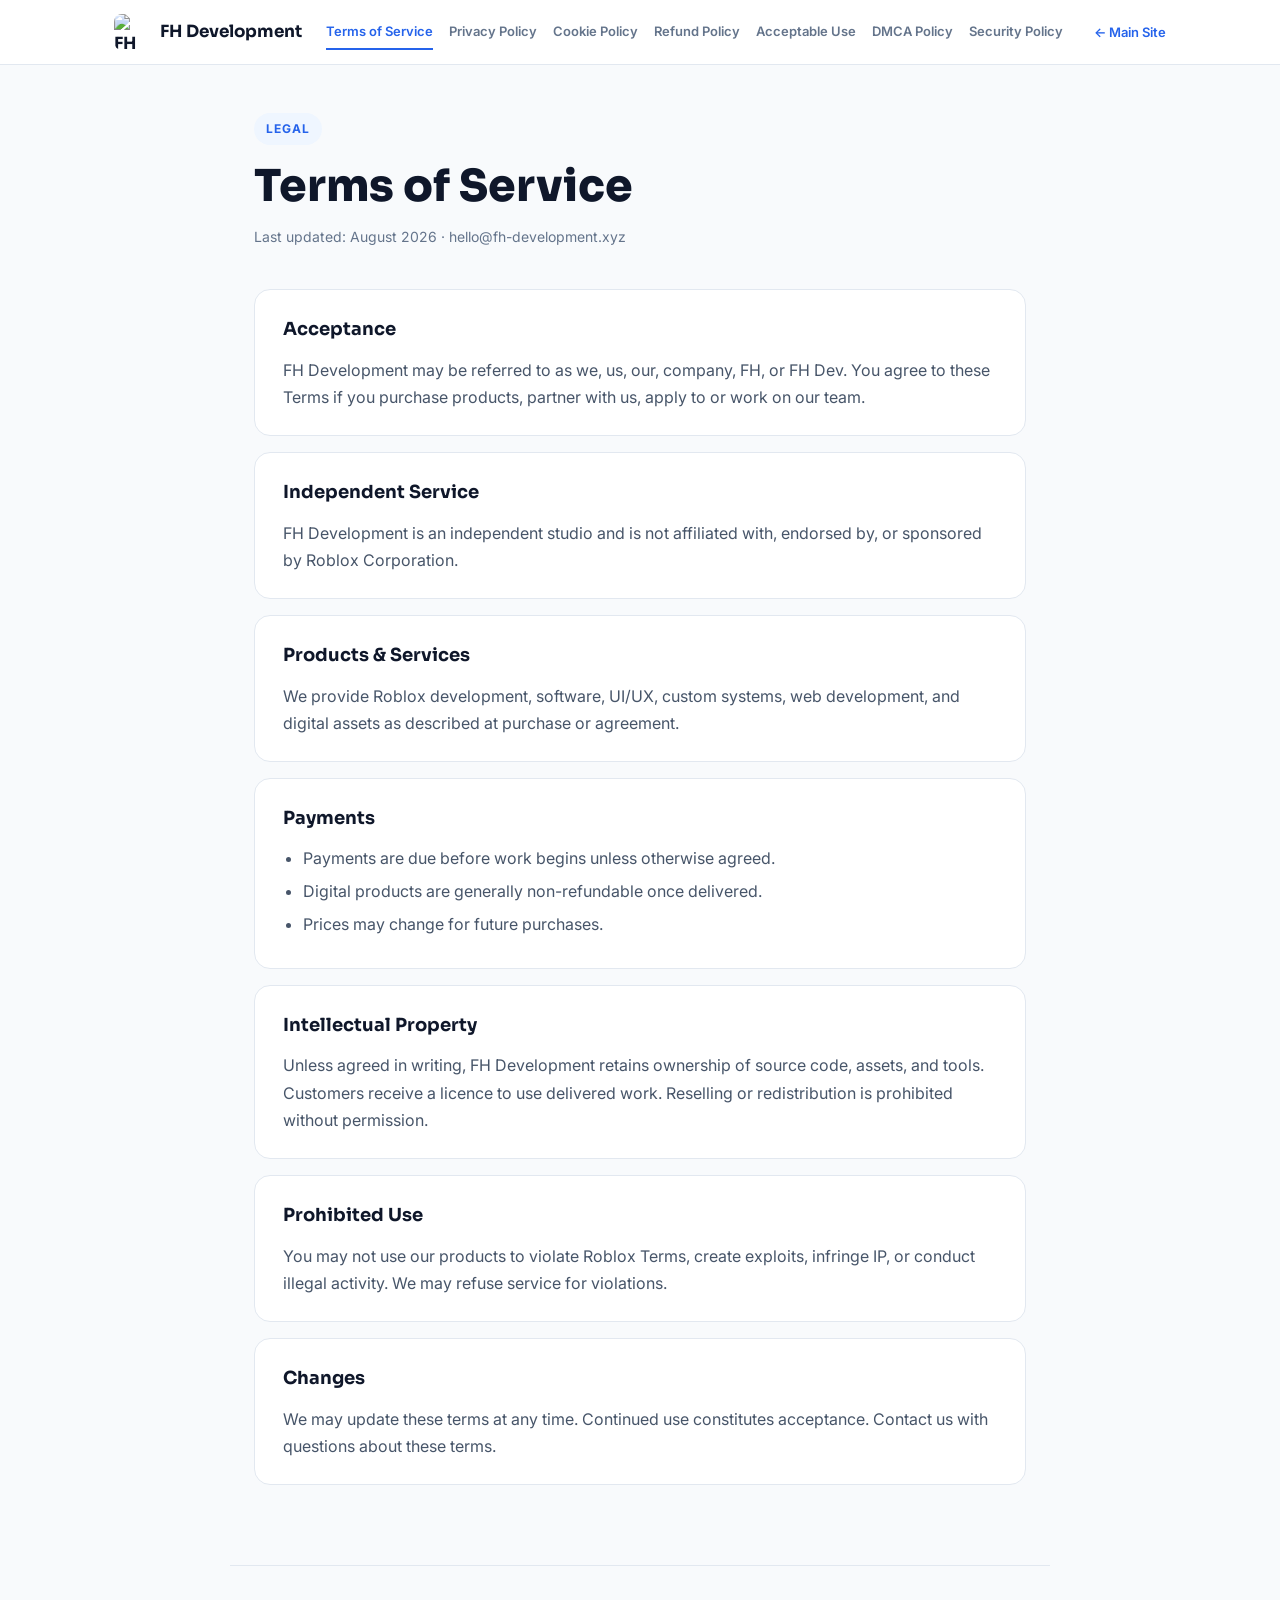
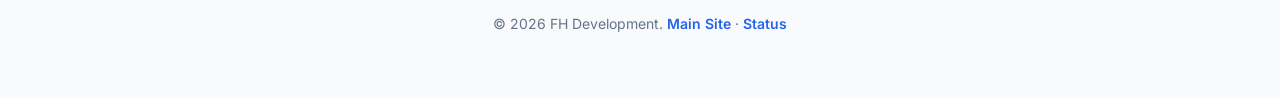
==== index.html @ 7388f941 "new fix" ====
<!DOCTYPE html>
<html lang="en">
<head>
  <meta charset="UTF-8" />
  <meta name="viewport" content="width=device-width, initial-scale=1.0" />
  <title>Terms of Service — FH Development Legal</title>
  <meta name="description" content="FH Development Terms of Service." />
  <link rel="icon" href="https://cdn.fh-development.xyz/departmental/logos/Real_White_Logo.png"/>
  <link rel="stylesheet" href="styles.css" />
</head>
<body>
  <div id="legal-nav" data-active="terms"></div>
  <main class="legal-main">
    <div class="legal-hero">
      <span class="legal-eyebrow">Legal</span>
      <h1 class="legal-title">Terms of Service</h1>
      <p class="legal-updated">Last updated: August 2026 · <span id="legal-company-meta">hello@fh-development.xyz</span></p>
    </div>
    <div class="legal-section"><h2>Acceptance</h2><p>FH Development may be referred to as we, us, our, company, FH, or FH Dev. You agree to these Terms if you purchase products, partner with us, apply to or work on our team.</p></div>
    <div class="legal-section"><h2>Independent Service</h2><p>FH Development is an independent studio and is not affiliated with, endorsed by, or sponsored by Roblox Corporation.</p></div>
    <div class="legal-section"><h2>Products & Services</h2><p>We provide Roblox development, software, UI/UX, custom systems, web development, and digital assets as described at purchase or agreement.</p></div>
    <div class="legal-section"><h2>Payments</h2><ul><li>Payments are due before work begins unless otherwise agreed.</li><li>Digital products are generally non-refundable once delivered.</li><li>Prices may change for future purchases.</li></ul></div>
    <div class="legal-section"><h2>Intellectual Property</h2><p>Unless agreed in writing, FH Development retains ownership of source code, assets, and tools. Customers receive a licence to use delivered work. Reselling or redistribution is prohibited without permission.</p></div>
    <div class="legal-section"><h2>Prohibited Use</h2><p>You may not use our products to violate Roblox Terms, create exploits, infringe IP, or conduct illegal activity. We may refuse service for violations.</p></div>
    <div class="legal-section"><h2>Changes</h2><p>We may update these terms at any time. Continued use constitutes acceptance. Contact us with questions about these terms.</p></div>
  </main>
  <footer class="legal-footer">
    <p>© 2026 FH Development. <a href="https://fh-development.xyz">Main Site</a> · <a href="https://status.fh-development.xyz">Status</a></p>
  </footer>
  <script src="js/legal.js"></script>
</body>
</html>
---- styles.css ----
@import url('https://fonts.googleapis.com/css2?family=Inter:wght@400;500;600;700&family=Sora:wght@600;700;800&display=swap');

:root {
  --primary: #2563EB;
  --primary-dark: #1D4ED8;
  --bg: #F8FAFC;
  --text: #0F172A;
  --muted: #64748B;
  --border: #E2E8F0;
}

* { box-sizing: border-box; }

body {
  margin: 0;
  font-family: Inter, system-ui, sans-serif;
  background: var(--bg);
  color: var(--text);
  line-height: 1.7;
}

.legal-header {
  background: #fff;
  border-bottom: 1px solid var(--border);
  position: sticky;
  top: 0;
  z-index: 50;
}

.legal-header-inner {
  max-width: 1100px;
  margin: 0 auto;
  padding: 0 1.5rem;
  height: 64px;
  display: flex;
  align-items: center;
  gap: 1.5rem;
}

.legal-brand {
  display: flex;
  align-items: center;
  gap: 0.625rem;
  text-decoration: none;
  color: var(--text);
  font-family: Sora, sans-serif;
  font-weight: 700;
  font-size: 1.05rem;
  flex-shrink: 0;
}

.legal-brand img { border-radius: 8px; object-fit: cover; }

.legal-nav-links {
  display: flex;
  flex-wrap: wrap;
  gap: 0.25rem 1rem;
  flex: 1;
  overflow-x: auto;
}

.legal-nav-link {
  color: var(--muted);
  text-decoration: none;
  font-size: 0.8125rem;
  font-weight: 600;
  white-space: nowrap;
  padding: 0.35rem 0;
  border-bottom: 2px solid transparent;
}

.legal-nav-link:hover { color: var(--primary); }
.legal-nav-link.active { color: var(--primary); border-bottom-color: var(--primary); }

.legal-back {
  font-size: 0.8125rem;
  font-weight: 600;
  color: var(--primary);
  text-decoration: none;
  flex-shrink: 0;
}

.legal-back:hover { text-decoration: underline; }

.legal-main {
  max-width: 820px;
  margin: 0 auto;
  padding: 3rem 1.5rem 4rem;
}

.legal-hero {
  margin-bottom: 2.5rem;
}

.legal-eyebrow {
  display: inline-block;
  font-size: 0.75rem;
  font-weight: 700;
  letter-spacing: 0.08em;
  text-transform: uppercase;
  color: var(--primary);
  background: #EFF6FF;
  padding: 0.35rem 0.75rem;
  border-radius: 999px;
  margin-bottom: 1rem;
}

.legal-title {
  font-family: Sora, sans-serif;
  font-size: clamp(2rem, 5vw, 2.75rem);
  font-weight: 800;
  line-height: 1.15;
  margin: 0 0 0.75rem;
}

.legal-updated {
  color: var(--muted);
  font-size: 0.875rem;
}

.legal-section {
  background: #fff;
  border: 1px solid var(--border);
  border-radius: 1rem;
  padding: 1.5rem 1.75rem;
  margin-bottom: 1rem;
}

.legal-section h2 {
  font-family: Sora, sans-serif;
  font-size: 1.125rem;
  font-weight: 700;
  margin: 0 0 0.75rem;
}

.legal-section p { margin: 0 0 0.75rem; color: #475569; }
.legal-section p:last-child { margin-bottom: 0; }
.legal-section ul { margin: 0.5rem 0 0; padding-left: 1.25rem; color: #475569; }
.legal-section li { margin-bottom: 0.35rem; }
.legal-section a { color: var(--primary); font-weight: 600; }

.legal-footer {
  max-width: 820px;
  margin: 0 auto;
  padding: 2rem 1.5rem 3rem;
  text-align: center;
  color: var(--muted);
  font-size: 0.875rem;
  border-top: 1px solid var(--border);
}

.legal-footer a { color: var(--primary); text-decoration: none; font-weight: 600; }
.legal-footer a:hover { text-decoration: underline; }

@media (max-width: 768px) {
  .legal-header-inner { height: auto; flex-wrap: wrap; padding: 1rem 1.25rem; }
  .legal-nav-links { order: 3; width: 100%; }
  .legal-back { margin-left: auto; }
}
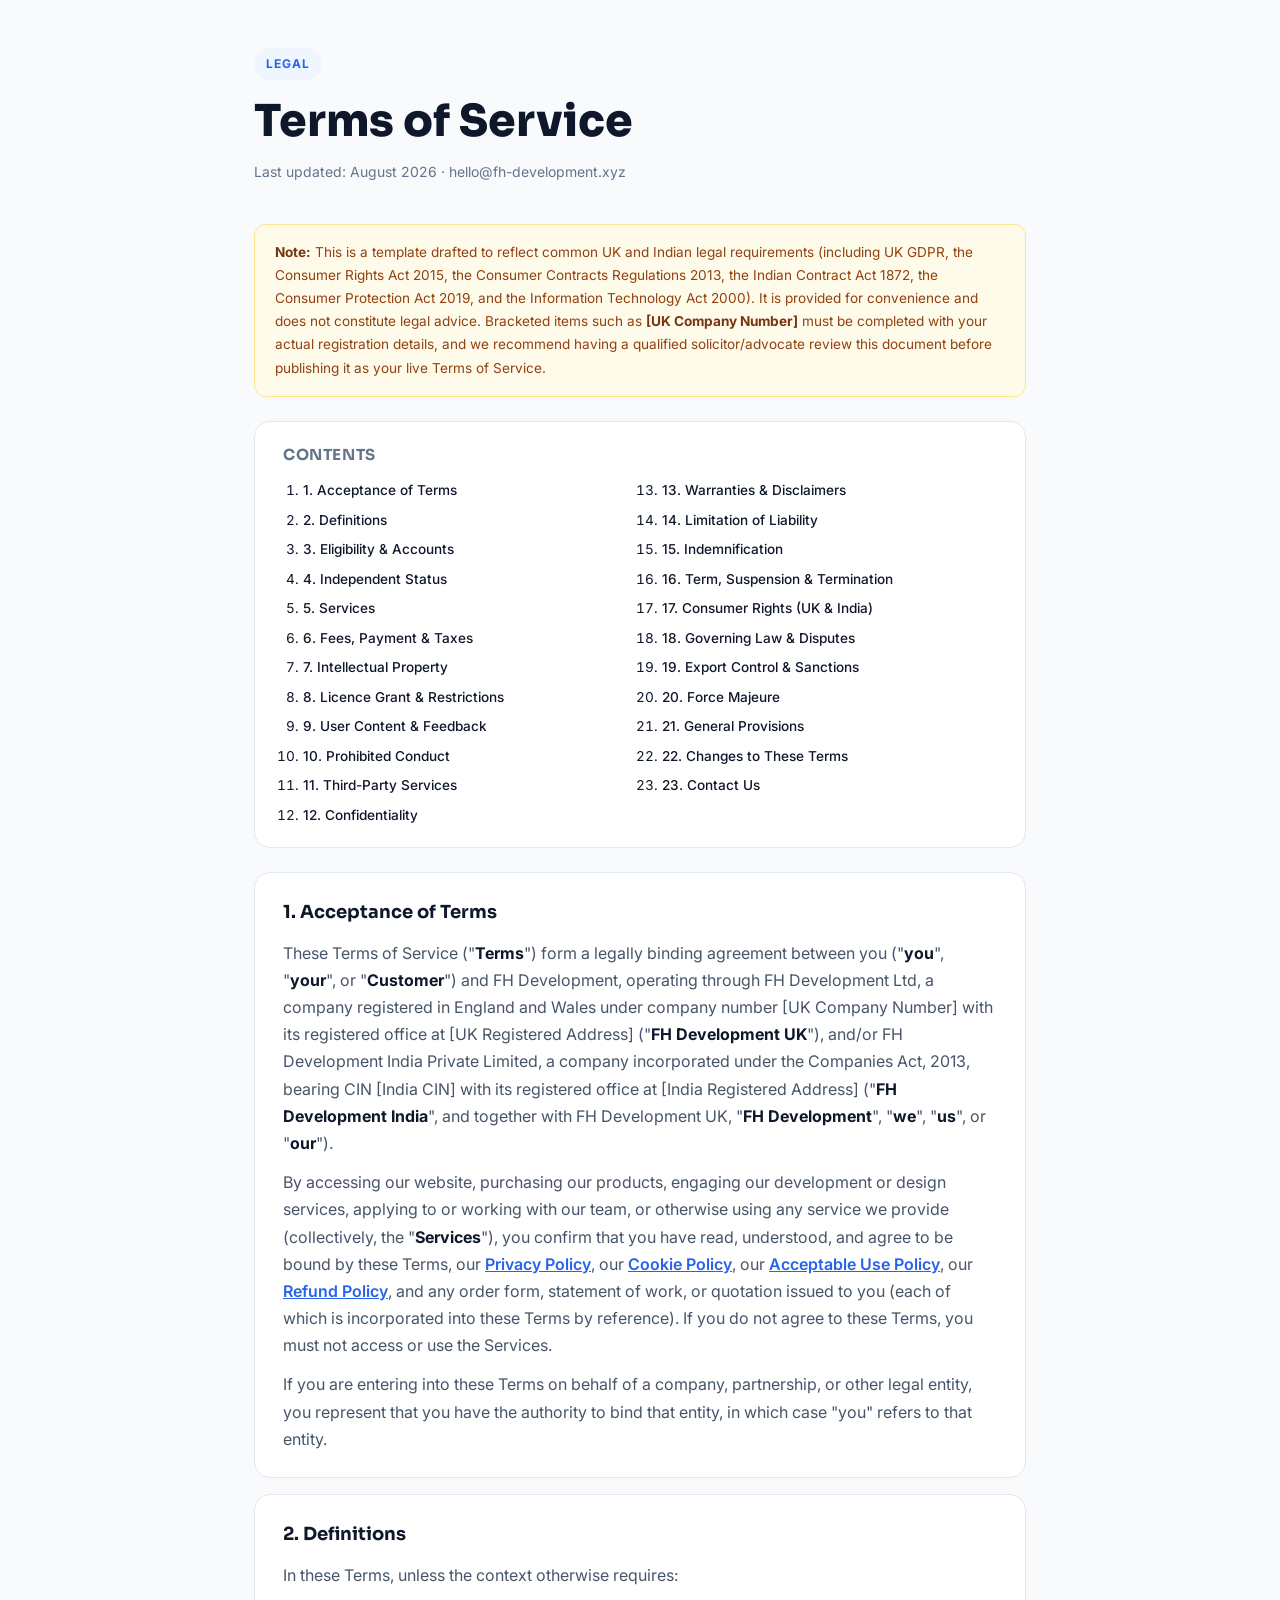
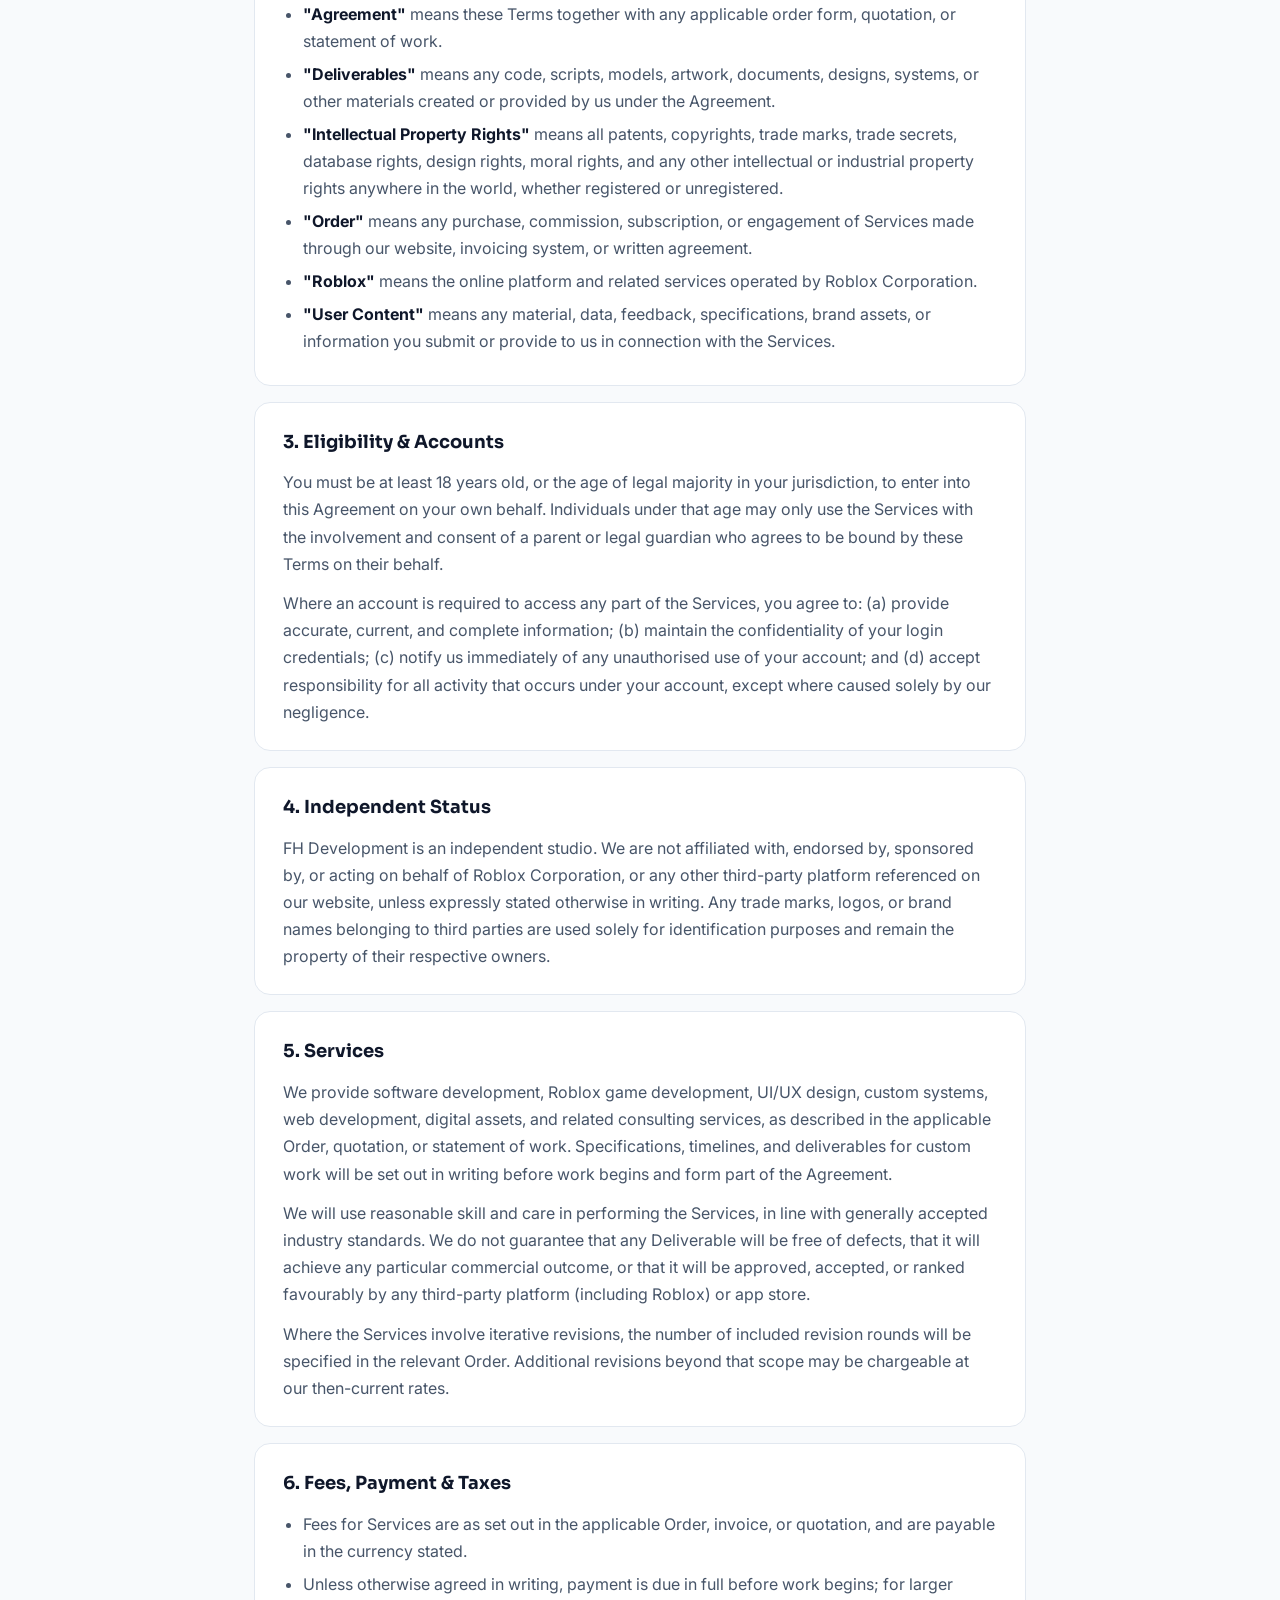
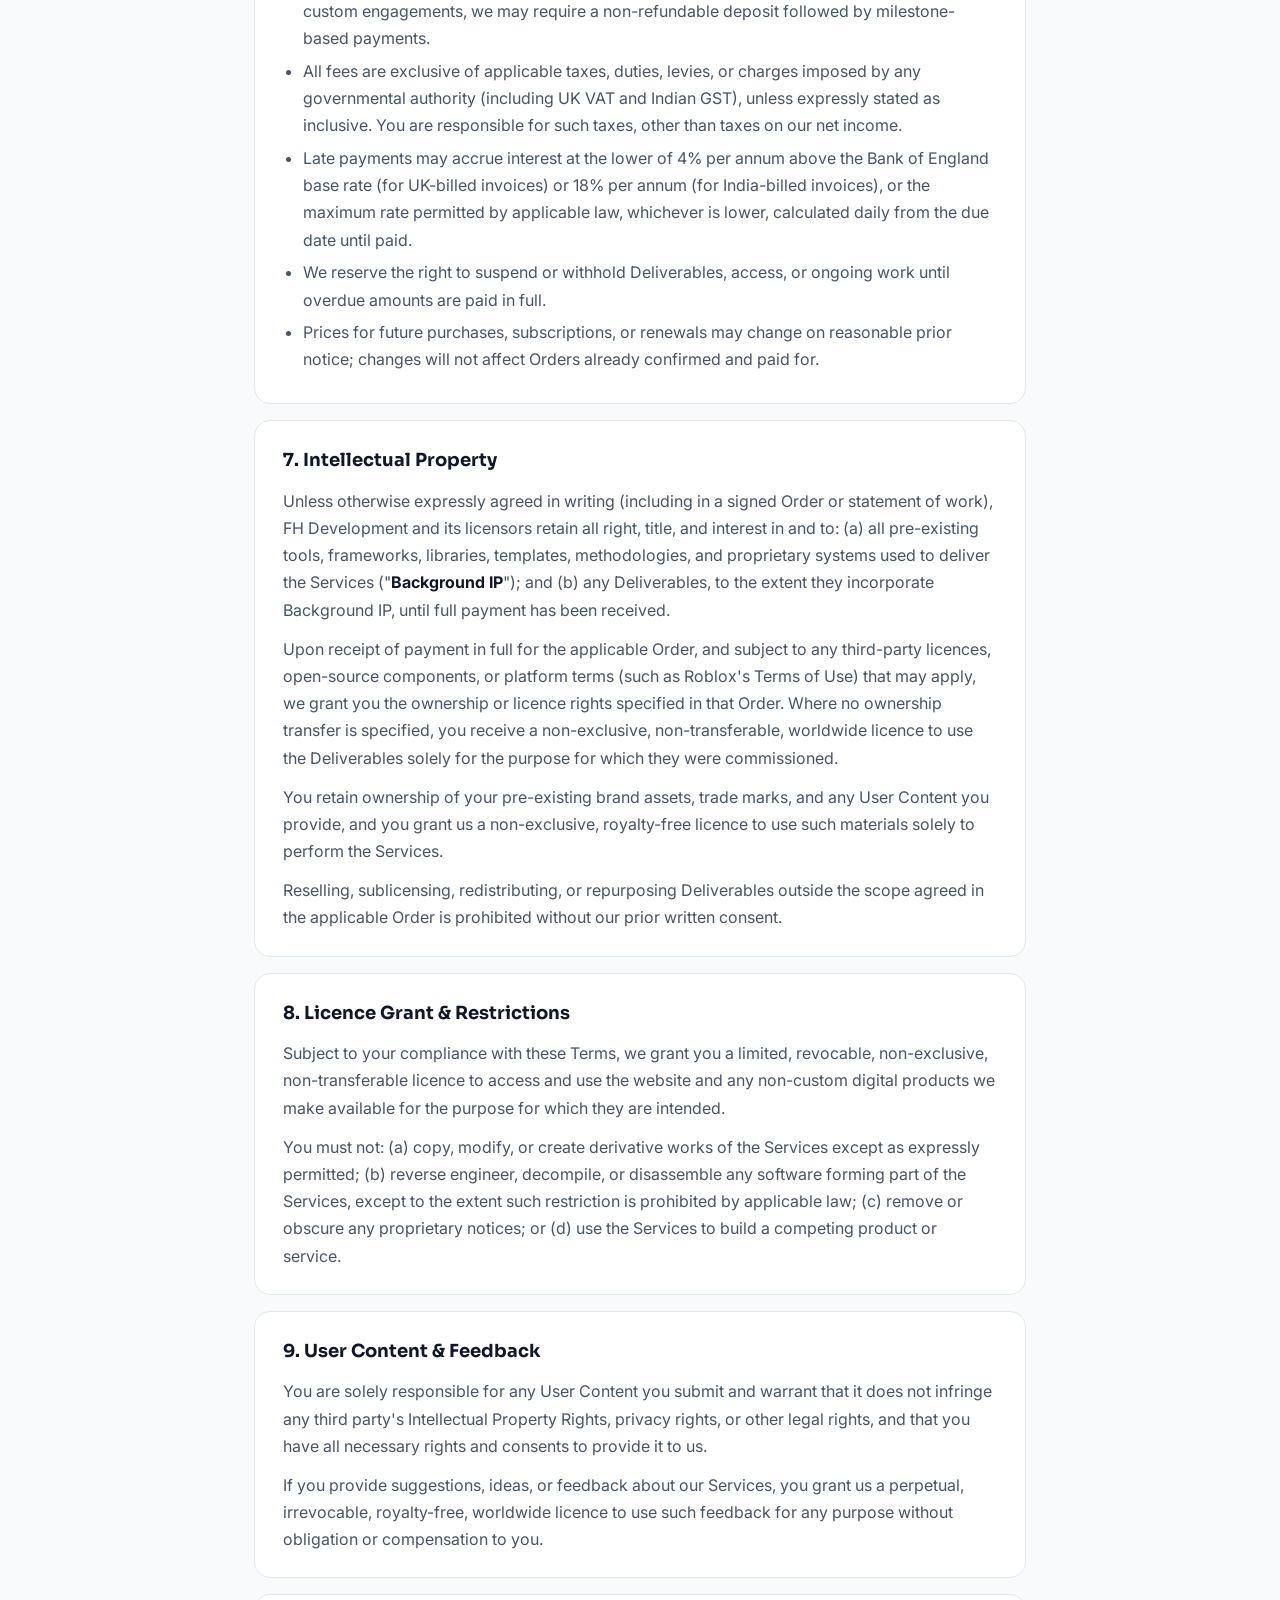
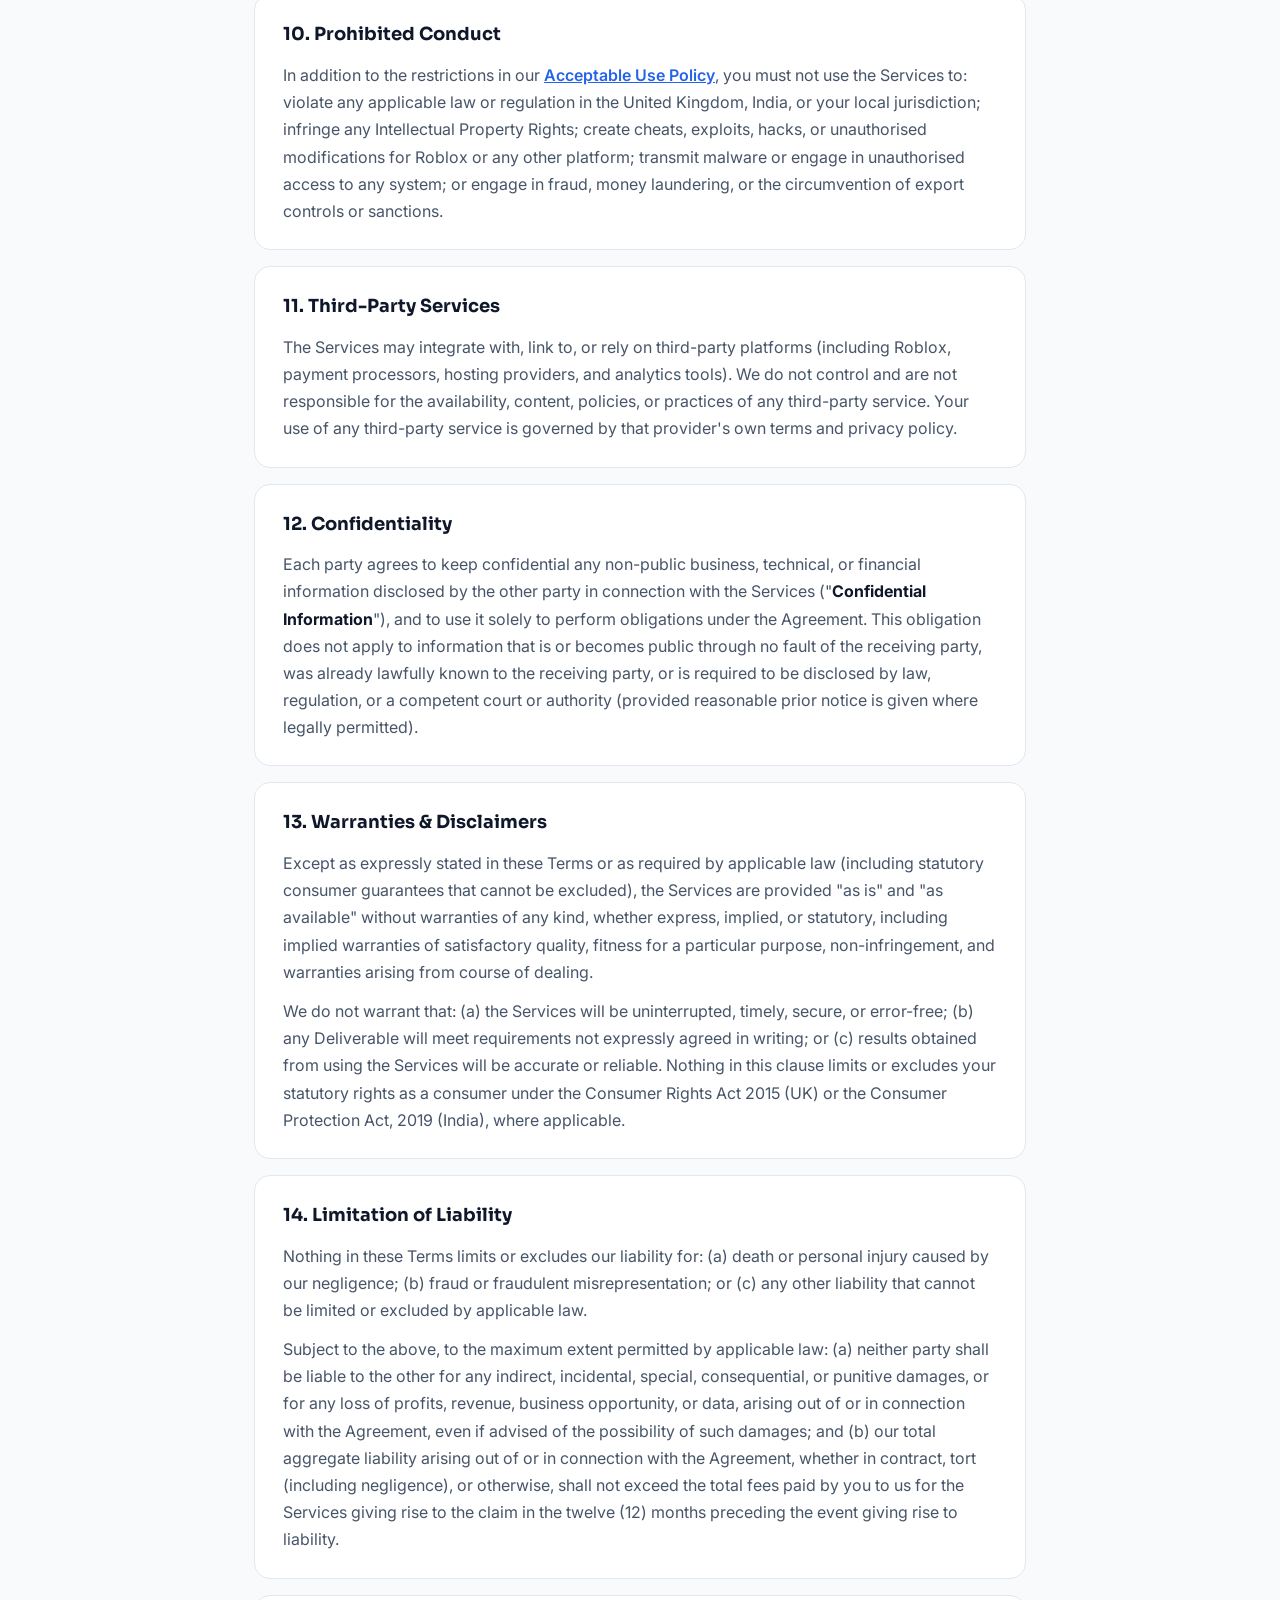
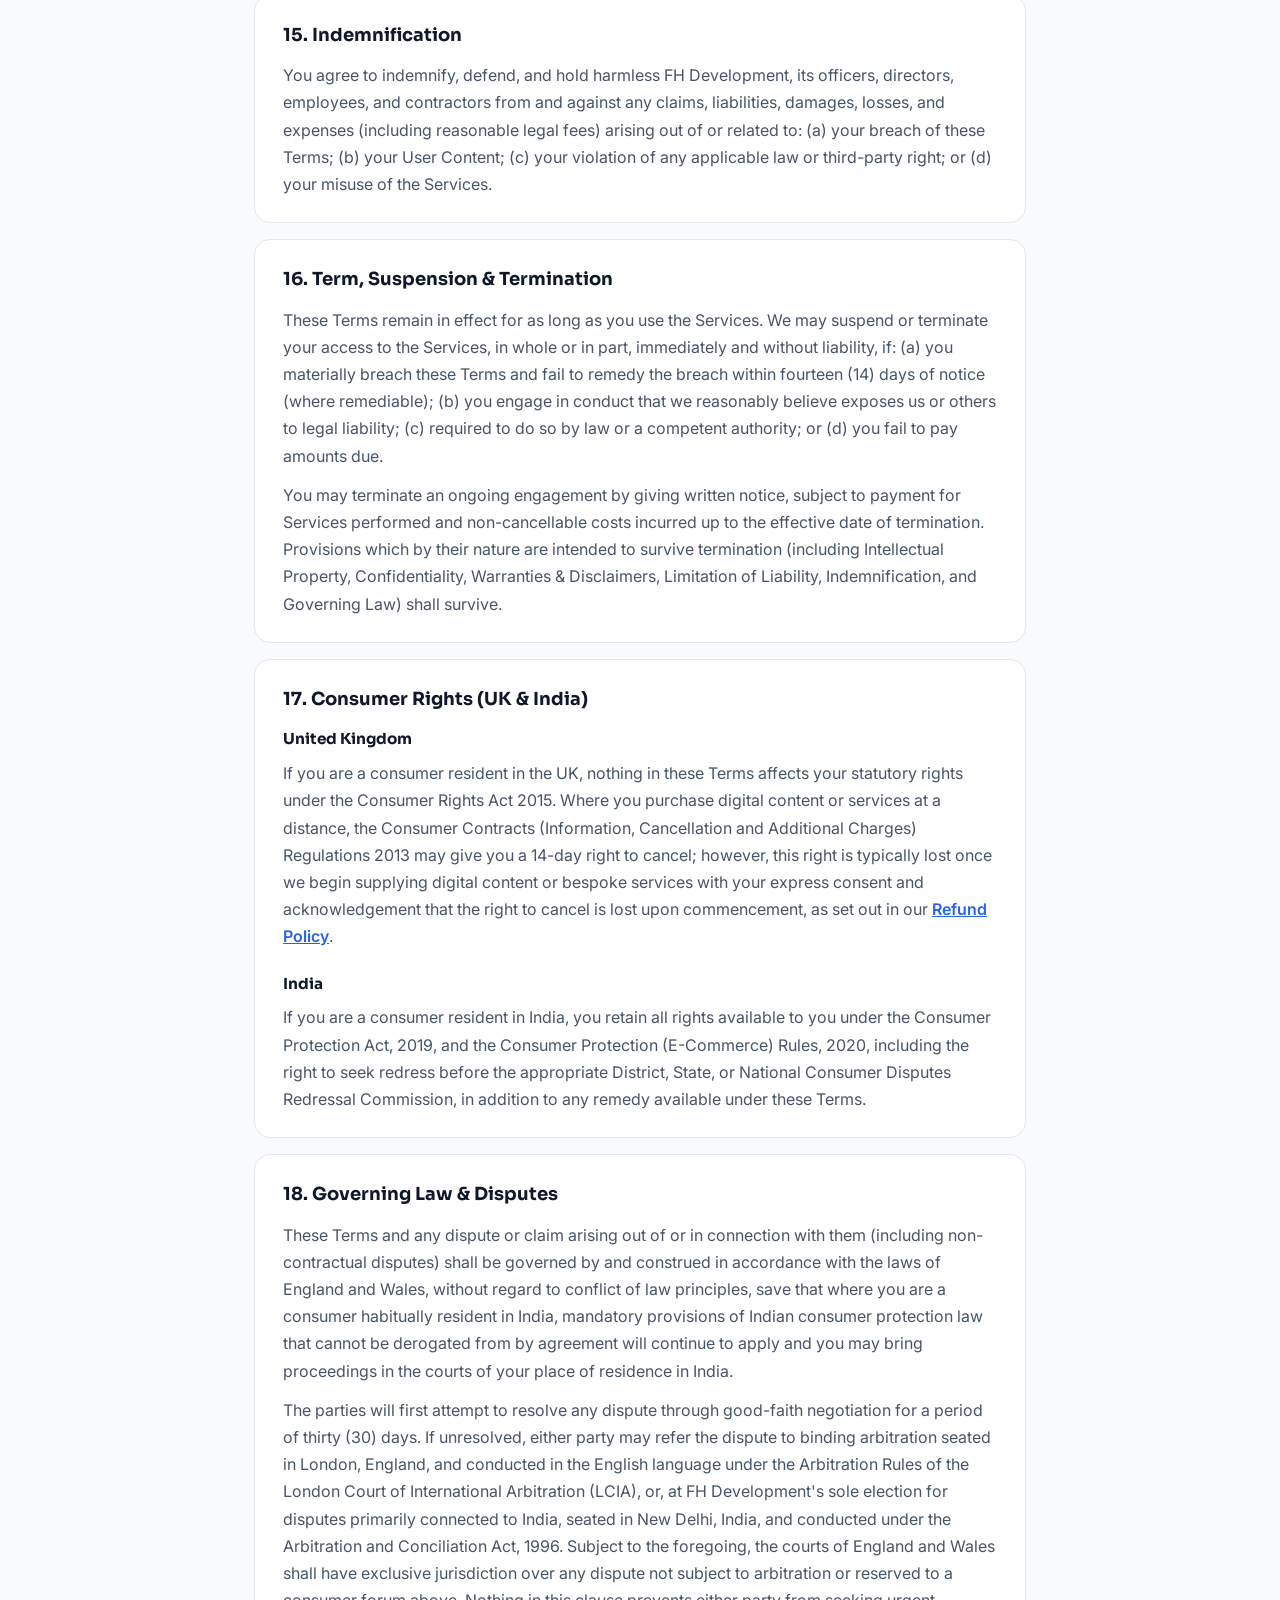
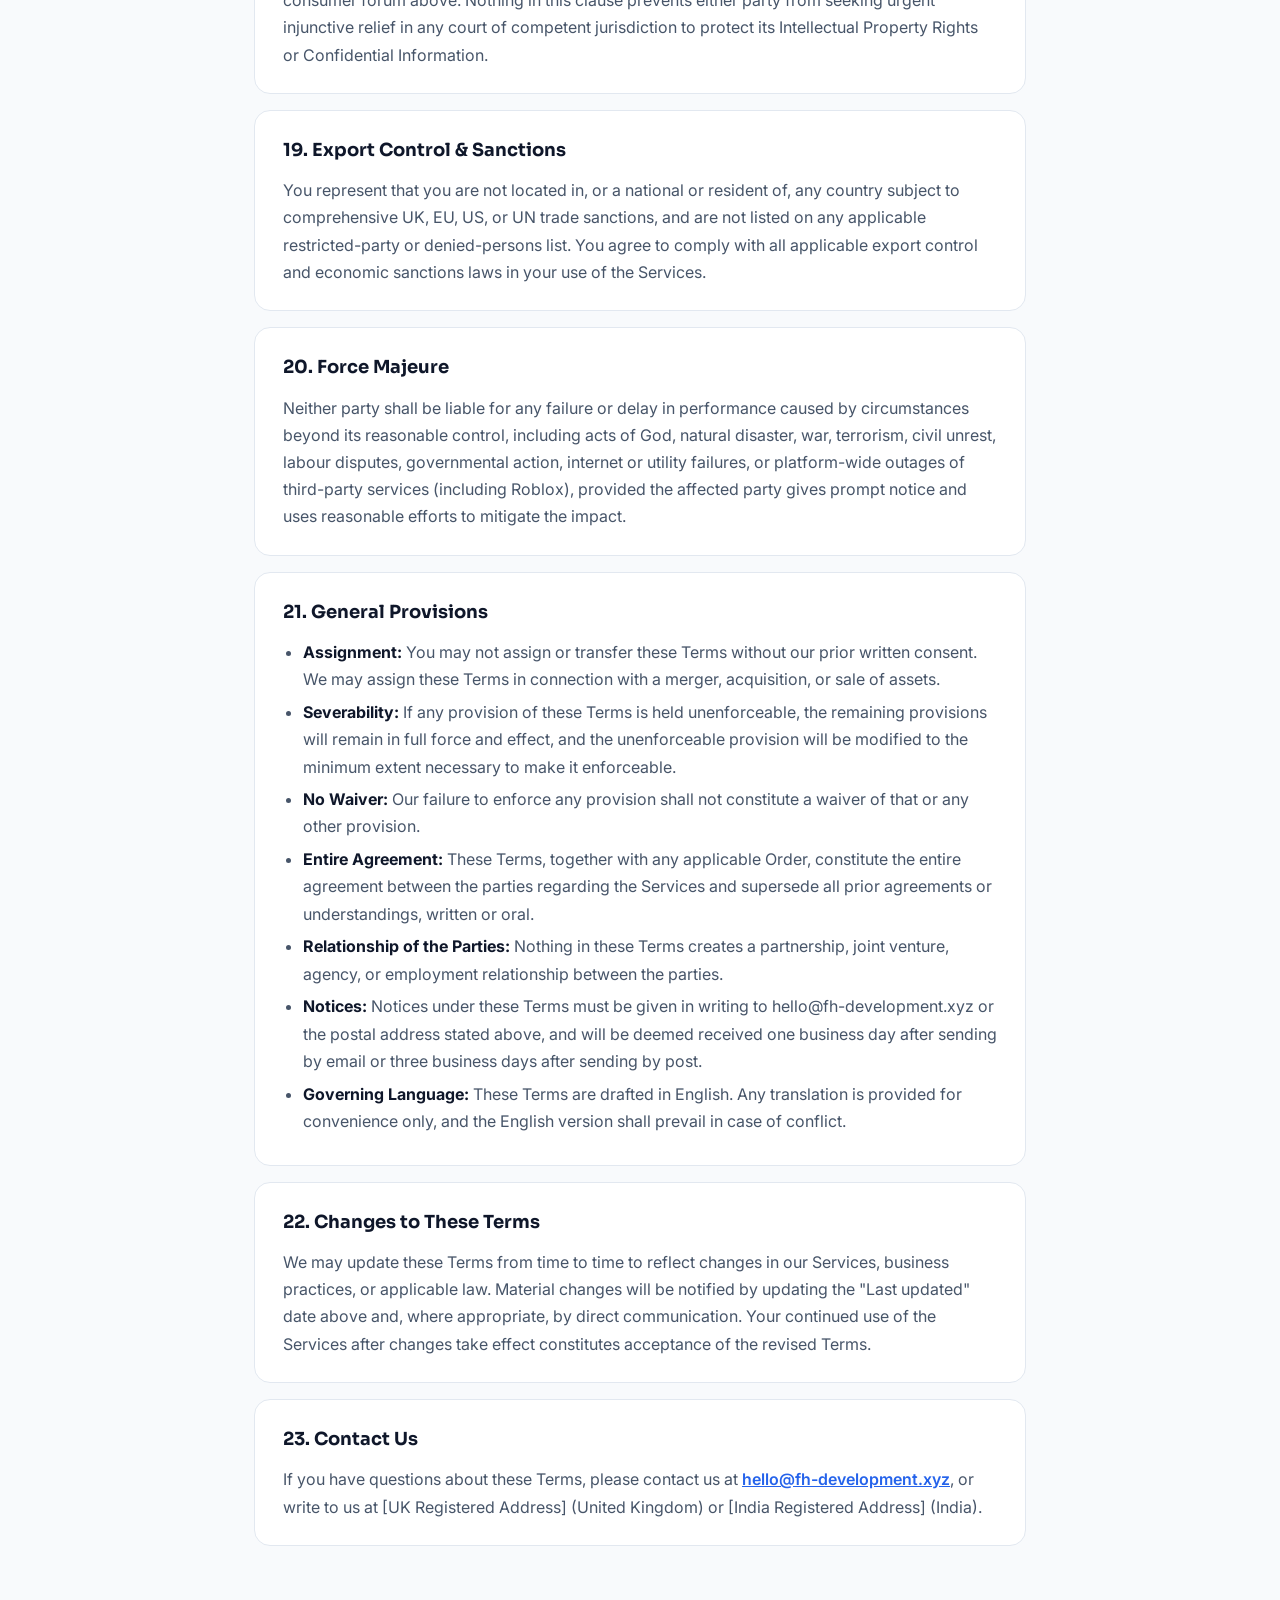
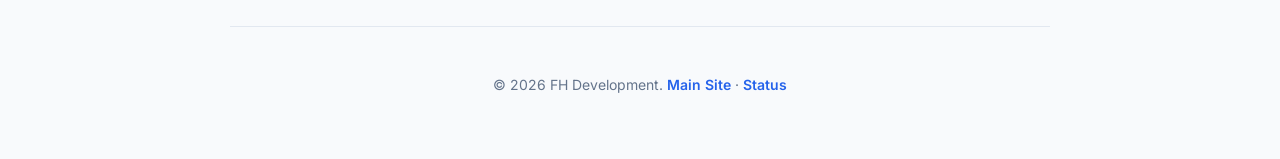
==== commit 65d95d99: "new cha" ====
--- a/index.html
+++ b/index.html
@@ -16,17 +16,198 @@
       <h1 class="legal-title">Terms of Service</h1>
       <p class="legal-updated">Last updated: August 2026 · <span id="legal-company-meta">hello@fh-development.xyz</span></p>
     </div>
-    <div class="legal-section"><h2>Acceptance</h2><p>FH Development may be referred to as we, us, our, company, FH, or FH Dev. You agree to these Terms if you purchase products, partner with us, apply to or work on our team.</p></div>
-    <div class="legal-section"><h2>Independent Service</h2><p>FH Development is an independent studio and is not affiliated with, endorsed by, or sponsored by Roblox Corporation.</p></div>
-    <div class="legal-section"><h2>Products & Services</h2><p>We provide Roblox development, software, UI/UX, custom systems, web development, and digital assets as described at purchase or agreement.</p></div>
-    <div class="legal-section"><h2>Payments</h2><ul><li>Payments are due before work begins unless otherwise agreed.</li><li>Digital products are generally non-refundable once delivered.</li><li>Prices may change for future purchases.</li></ul></div>
-    <div class="legal-section"><h2>Intellectual Property</h2><p>Unless agreed in writing, FH Development retains ownership of source code, assets, and tools. Customers receive a licence to use delivered work. Reselling or redistribution is prohibited without permission.</p></div>
-    <div class="legal-section"><h2>Prohibited Use</h2><p>You may not use our products to violate Roblox Terms, create exploits, infringe IP, or conduct illegal activity. We may refuse service for violations.</p></div>
-    <div class="legal-section"><h2>Changes</h2><p>We may update these terms at any time. Continued use constitutes acceptance. Contact us with questions about these terms.</p></div>
+
+    <div class="legal-note">
+      <strong>Note:</strong> This is a template drafted to reflect common UK and Indian legal requirements (including UK GDPR, the Consumer Rights Act 2015, the Consumer Contracts Regulations 2013, the Indian Contract Act 1872, the Consumer Protection Act 2019, and the Information Technology Act 2000). It is provided for convenience and does not constitute legal advice. Bracketed items such as <strong>[UK Company Number]</strong> must be completed with your actual registration details, and we recommend having a qualified solicitor/advocate review this document before publishing it as your live Terms of Service.
+    </div>
+
+    <div class="legal-toc">
+      <h2>Contents</h2>
+      <ol>
+        <li><a href="#acceptance">1. Acceptance of Terms</a></li>
+        <li><a href="#definitions">2. Definitions</a></li>
+        <li><a href="#eligibility">3. Eligibility &amp; Accounts</a></li>
+        <li><a href="#independent">4. Independent Status</a></li>
+        <li><a href="#services">5. Services</a></li>
+        <li><a href="#fees">6. Fees, Payment &amp; Taxes</a></li>
+        <li><a href="#ip">7. Intellectual Property</a></li>
+        <li><a href="#license">8. Licence Grant &amp; Restrictions</a></li>
+        <li><a href="#content">9. User Content &amp; Feedback</a></li>
+        <li><a href="#prohibited">10. Prohibited Conduct</a></li>
+        <li><a href="#third-party">11. Third-Party Services</a></li>
+        <li><a href="#confidentiality">12. Confidentiality</a></li>
+        <li><a href="#warranties">13. Warranties &amp; Disclaimers</a></li>
+        <li><a href="#liability">14. Limitation of Liability</a></li>
+        <li><a href="#indemnity">15. Indemnification</a></li>
+        <li><a href="#term">16. Term, Suspension &amp; Termination</a></li>
+        <li><a href="#consumer-rights">17. Consumer Rights (UK &amp; India)</a></li>
+        <li><a href="#governing-law">18. Governing Law &amp; Disputes</a></li>
+        <li><a href="#export">19. Export Control &amp; Sanctions</a></li>
+        <li><a href="#force-majeure">20. Force Majeure</a></li>
+        <li><a href="#general">21. General Provisions</a></li>
+        <li><a href="#changes">22. Changes to These Terms</a></li>
+        <li><a href="#contact">23. Contact Us</a></li>
+      </ol>
+    </div>
+
+    <div class="legal-section" id="acceptance">
+      <h2>1. Acceptance of Terms</h2>
+      <p>These Terms of Service ("<strong>Terms</strong>") form a legally binding agreement between you ("<strong>you</strong>", "<strong>your</strong>", or "<strong>Customer</strong>") and FH Development, operating through FH Development Ltd, a company registered in England and Wales under company number [UK Company Number] with its registered office at [UK Registered Address] ("<strong>FH Development UK</strong>"), and/or FH Development India Private Limited, a company incorporated under the Companies Act, 2013, bearing CIN [India CIN] with its registered office at [India Registered Address] ("<strong>FH Development India</strong>", and together with FH Development UK, "<strong>FH Development</strong>", "<strong>we</strong>", "<strong>us</strong>", or "<strong>our</strong>").</p>
+      <p>By accessing our website, purchasing our products, engaging our development or design services, applying to or working with our team, or otherwise using any service we provide (collectively, the "<strong>Services</strong>"), you confirm that you have read, understood, and agree to be bound by these Terms, our <a href="privacy.html">Privacy Policy</a>, our <a href="cookies.html">Cookie Policy</a>, our <a href="acceptable-use.html">Acceptable Use Policy</a>, our <a href="refunds.html">Refund Policy</a>, and any order form, statement of work, or quotation issued to you (each of which is incorporated into these Terms by reference). If you do not agree to these Terms, you must not access or use the Services.</p>
+      <p>If you are entering into these Terms on behalf of a company, partnership, or other legal entity, you represent that you have the authority to bind that entity, in which case "you" refers to that entity.</p>
+    </div>
+
+    <div class="legal-section" id="definitions">
+      <h2>2. Definitions</h2>
+      <p>In these Terms, unless the context otherwise requires:</p>
+      <ul>
+        <li><strong>"Agreement"</strong> means these Terms together with any applicable order form, quotation, or statement of work.</li>
+        <li><strong>"Deliverables"</strong> means any code, scripts, models, artwork, documents, designs, systems, or other materials created or provided by us under the Agreement.</li>
+        <li><strong>"Intellectual Property Rights"</strong> means all patents, copyrights, trade marks, trade secrets, database rights, design rights, moral rights, and any other intellectual or industrial property rights anywhere in the world, whether registered or unregistered.</li>
+        <li><strong>"Order"</strong> means any purchase, commission, subscription, or engagement of Services made through our website, invoicing system, or written agreement.</li>
+        <li><strong>"Roblox"</strong> means the online platform and related services operated by Roblox Corporation.</li>
+        <li><strong>"User Content"</strong> means any material, data, feedback, specifications, brand assets, or information you submit or provide to us in connection with the Services.</li>
+      </ul>
+    </div>
+
+    <div class="legal-section" id="eligibility">
+      <h2>3. Eligibility &amp; Accounts</h2>
+      <p>You must be at least 18 years old, or the age of legal majority in your jurisdiction, to enter into this Agreement on your own behalf. Individuals under that age may only use the Services with the involvement and consent of a parent or legal guardian who agrees to be bound by these Terms on their behalf.</p>
+      <p>Where an account is required to access any part of the Services, you agree to: (a) provide accurate, current, and complete information; (b) maintain the confidentiality of your login credentials; (c) notify us immediately of any unauthorised use of your account; and (d) accept responsibility for all activity that occurs under your account, except where caused solely by our negligence.</p>
+    </div>
+
+    <div class="legal-section" id="independent">
+      <h2>4. Independent Status</h2>
+      <p>FH Development is an independent studio. We are not affiliated with, endorsed by, sponsored by, or acting on behalf of Roblox Corporation, or any other third-party platform referenced on our website, unless expressly stated otherwise in writing. Any trade marks, logos, or brand names belonging to third parties are used solely for identification purposes and remain the property of their respective owners.</p>
+    </div>
+
+    <div class="legal-section" id="services">
+      <h2>5. Services</h2>
+      <p>We provide software development, Roblox game development, UI/UX design, custom systems, web development, digital assets, and related consulting services, as described in the applicable Order, quotation, or statement of work. Specifications, timelines, and deliverables for custom work will be set out in writing before work begins and form part of the Agreement.</p>
+      <p>We will use reasonable skill and care in performing the Services, in line with generally accepted industry standards. We do not guarantee that any Deliverable will be free of defects, that it will achieve any particular commercial outcome, or that it will be approved, accepted, or ranked favourably by any third-party platform (including Roblox) or app store.</p>
+      <p>Where the Services involve iterative revisions, the number of included revision rounds will be specified in the relevant Order. Additional revisions beyond that scope may be chargeable at our then-current rates.</p>
+    </div>
+
+    <div class="legal-section" id="fees">
+      <h2>6. Fees, Payment &amp; Taxes</h2>
+      <ul>
+        <li>Fees for Services are as set out in the applicable Order, invoice, or quotation, and are payable in the currency stated.</li>
+        <li>Unless otherwise agreed in writing, payment is due in full before work begins; for larger custom engagements, we may require a non-refundable deposit followed by milestone-based payments.</li>
+        <li>All fees are exclusive of applicable taxes, duties, levies, or charges imposed by any governmental authority (including UK VAT and Indian GST), unless expressly stated as inclusive. You are responsible for such taxes, other than taxes on our net income.</li>
+        <li>Late payments may accrue interest at the lower of 4% per annum above the Bank of England base rate (for UK-billed invoices) or 18% per annum (for India-billed invoices), or the maximum rate permitted by applicable law, whichever is lower, calculated daily from the due date until paid.</li>
+        <li>We reserve the right to suspend or withhold Deliverables, access, or ongoing work until overdue amounts are paid in full.</li>
+        <li>Prices for future purchases, subscriptions, or renewals may change on reasonable prior notice; changes will not affect Orders already confirmed and paid for.</li>
+      </ul>
+    </div>
+
+    <div class="legal-section" id="ip">
+      <h2>7. Intellectual Property</h2>
+      <p>Unless otherwise expressly agreed in writing (including in a signed Order or statement of work), FH Development and its licensors retain all right, title, and interest in and to: (a) all pre-existing tools, frameworks, libraries, templates, methodologies, and proprietary systems used to deliver the Services ("<strong>Background IP</strong>"); and (b) any Deliverables, to the extent they incorporate Background IP, until full payment has been received.</p>
+      <p>Upon receipt of payment in full for the applicable Order, and subject to any third-party licences, open-source components, or platform terms (such as Roblox's Terms of Use) that may apply, we grant you the ownership or licence rights specified in that Order. Where no ownership transfer is specified, you receive a non-exclusive, non-transferable, worldwide licence to use the Deliverables solely for the purpose for which they were commissioned.</p>
+      <p>You retain ownership of your pre-existing brand assets, trade marks, and any User Content you provide, and you grant us a non-exclusive, royalty-free licence to use such materials solely to perform the Services.</p>
+      <p>Reselling, sublicensing, redistributing, or repurposing Deliverables outside the scope agreed in the applicable Order is prohibited without our prior written consent.</p>
+    </div>
+
+    <div class="legal-section" id="license">
+      <h2>8. Licence Grant &amp; Restrictions</h2>
+      <p>Subject to your compliance with these Terms, we grant you a limited, revocable, non-exclusive, non-transferable licence to access and use the website and any non-custom digital products we make available for the purpose for which they are intended.</p>
+      <p>You must not: (a) copy, modify, or create derivative works of the Services except as expressly permitted; (b) reverse engineer, decompile, or disassemble any software forming part of the Services, except to the extent such restriction is prohibited by applicable law; (c) remove or obscure any proprietary notices; or (d) use the Services to build a competing product or service.</p>
+    </div>
+
+    <div class="legal-section" id="content">
+      <h2>9. User Content &amp; Feedback</h2>
+      <p>You are solely responsible for any User Content you submit and warrant that it does not infringe any third party's Intellectual Property Rights, privacy rights, or other legal rights, and that you have all necessary rights and consents to provide it to us.</p>
+      <p>If you provide suggestions, ideas, or feedback about our Services, you grant us a perpetual, irrevocable, royalty-free, worldwide licence to use such feedback for any purpose without obligation or compensation to you.</p>
+    </div>
+
+    <div class="legal-section" id="prohibited">
+      <h2>10. Prohibited Conduct</h2>
+      <p>In addition to the restrictions in our <a href="acceptable-use.html">Acceptable Use Policy</a>, you must not use the Services to: violate any applicable law or regulation in the United Kingdom, India, or your local jurisdiction; infringe any Intellectual Property Rights; create cheats, exploits, hacks, or unauthorised modifications for Roblox or any other platform; transmit malware or engage in unauthorised access to any system; or engage in fraud, money laundering, or the circumvention of export controls or sanctions.</p>
+    </div>
+
+    <div class="legal-section" id="third-party">
+      <h2>11. Third-Party Services</h2>
+      <p>The Services may integrate with, link to, or rely on third-party platforms (including Roblox, payment processors, hosting providers, and analytics tools). We do not control and are not responsible for the availability, content, policies, or practices of any third-party service. Your use of any third-party service is governed by that provider's own terms and privacy policy.</p>
+    </div>
+
+    <div class="legal-section" id="confidentiality">
+      <h2>12. Confidentiality</h2>
+      <p>Each party agrees to keep confidential any non-public business, technical, or financial information disclosed by the other party in connection with the Services ("<strong>Confidential Information</strong>"), and to use it solely to perform obligations under the Agreement. This obligation does not apply to information that is or becomes public through no fault of the receiving party, was already lawfully known to the receiving party, or is required to be disclosed by law, regulation, or a competent court or authority (provided reasonable prior notice is given where legally permitted).</p>
+    </div>
+
+    <div class="legal-section" id="warranties">
+      <h2>13. Warranties &amp; Disclaimers</h2>
+      <p>Except as expressly stated in these Terms or as required by applicable law (including statutory consumer guarantees that cannot be excluded), the Services are provided "as is" and "as available" without warranties of any kind, whether express, implied, or statutory, including implied warranties of satisfactory quality, fitness for a particular purpose, non-infringement, and warranties arising from course of dealing.</p>
+      <p>We do not warrant that: (a) the Services will be uninterrupted, timely, secure, or error-free; (b) any Deliverable will meet requirements not expressly agreed in writing; or (c) results obtained from using the Services will be accurate or reliable. Nothing in this clause limits or excludes your statutory rights as a consumer under the Consumer Rights Act 2015 (UK) or the Consumer Protection Act, 2019 (India), where applicable.</p>
+    </div>
+
+    <div class="legal-section" id="liability">
+      <h2>14. Limitation of Liability</h2>
+      <p>Nothing in these Terms limits or excludes our liability for: (a) death or personal injury caused by our negligence; (b) fraud or fraudulent misrepresentation; or (c) any other liability that cannot be limited or excluded by applicable law.</p>
+      <p>Subject to the above, to the maximum extent permitted by applicable law: (a) neither party shall be liable to the other for any indirect, incidental, special, consequential, or punitive damages, or for any loss of profits, revenue, business opportunity, or data, arising out of or in connection with the Agreement, even if advised of the possibility of such damages; and (b) our total aggregate liability arising out of or in connection with the Agreement, whether in contract, tort (including negligence), or otherwise, shall not exceed the total fees paid by you to us for the Services giving rise to the claim in the twelve (12) months preceding the event giving rise to liability.</p>
+    </div>
+
+    <div class="legal-section" id="indemnity">
+      <h2>15. Indemnification</h2>
+      <p>You agree to indemnify, defend, and hold harmless FH Development, its officers, directors, employees, and contractors from and against any claims, liabilities, damages, losses, and expenses (including reasonable legal fees) arising out of or related to: (a) your breach of these Terms; (b) your User Content; (c) your violation of any applicable law or third-party right; or (d) your misuse of the Services.</p>
+    </div>
+
+    <div class="legal-section" id="term">
+      <h2>16. Term, Suspension &amp; Termination</h2>
+      <p>These Terms remain in effect for as long as you use the Services. We may suspend or terminate your access to the Services, in whole or in part, immediately and without liability, if: (a) you materially breach these Terms and fail to remedy the breach within fourteen (14) days of notice (where remediable); (b) you engage in conduct that we reasonably believe exposes us or others to legal liability; (c) required to do so by law or a competent authority; or (d) you fail to pay amounts due.</p>
+      <p>You may terminate an ongoing engagement by giving written notice, subject to payment for Services performed and non-cancellable costs incurred up to the effective date of termination. Provisions which by their nature are intended to survive termination (including Intellectual Property, Confidentiality, Warranties &amp; Disclaimers, Limitation of Liability, Indemnification, and Governing Law) shall survive.</p>
+    </div>
+
+    <div class="legal-section" id="consumer-rights">
+      <h2>17. Consumer Rights (UK &amp; India)</h2>
+      <h3>United Kingdom</h3>
+      <p>If you are a consumer resident in the UK, nothing in these Terms affects your statutory rights under the Consumer Rights Act 2015. Where you purchase digital content or services at a distance, the Consumer Contracts (Information, Cancellation and Additional Charges) Regulations 2013 may give you a 14-day right to cancel; however, this right is typically lost once we begin supplying digital content or bespoke services with your express consent and acknowledgement that the right to cancel is lost upon commencement, as set out in our <a href="refunds.html">Refund Policy</a>.</p>
+      <h3>India</h3>
+      <p>If you are a consumer resident in India, you retain all rights available to you under the Consumer Protection Act, 2019, and the Consumer Protection (E-Commerce) Rules, 2020, including the right to seek redress before the appropriate District, State, or National Consumer Disputes Redressal Commission, in addition to any remedy available under these Terms.</p>
+    </div>
+
+    <div class="legal-section" id="governing-law">
+      <h2>18. Governing Law &amp; Disputes</h2>
+      <p>These Terms and any dispute or claim arising out of or in connection with them (including non-contractual disputes) shall be governed by and construed in accordance with the laws of England and Wales, without regard to conflict of law principles, save that where you are a consumer habitually resident in India, mandatory provisions of Indian consumer protection law that cannot be derogated from by agreement will continue to apply and you may bring proceedings in the courts of your place of residence in India.</p>
+      <p>The parties will first attempt to resolve any dispute through good-faith negotiation for a period of thirty (30) days. If unresolved, either party may refer the dispute to binding arbitration seated in London, England, and conducted in the English language under the Arbitration Rules of the London Court of International Arbitration (LCIA), or, at FH Development's sole election for disputes primarily connected to India, seated in New Delhi, India, and conducted under the Arbitration and Conciliation Act, 1996. Subject to the foregoing, the courts of England and Wales shall have exclusive jurisdiction over any dispute not subject to arbitration or reserved to a consumer forum above. Nothing in this clause prevents either party from seeking urgent injunctive relief in any court of competent jurisdiction to protect its Intellectual Property Rights or Confidential Information.</p>
+    </div>
+
+    <div class="legal-section" id="export">
+      <h2>19. Export Control &amp; Sanctions</h2>
+      <p>You represent that you are not located in, or a national or resident of, any country subject to comprehensive UK, EU, US, or UN trade sanctions, and are not listed on any applicable restricted-party or denied-persons list. You agree to comply with all applicable export control and economic sanctions laws in your use of the Services.</p>
+    </div>
+
+    <div class="legal-section" id="force-majeure">
+      <h2>20. Force Majeure</h2>
+      <p>Neither party shall be liable for any failure or delay in performance caused by circumstances beyond its reasonable control, including acts of God, natural disaster, war, terrorism, civil unrest, labour disputes, governmental action, internet or utility failures, or platform-wide outages of third-party services (including Roblox), provided the affected party gives prompt notice and uses reasonable efforts to mitigate the impact.</p>
+    </div>
+
+    <div class="legal-section" id="general">
+      <h2>21. General Provisions</h2>
+      <ul>
+        <li><strong>Assignment:</strong> You may not assign or transfer these Terms without our prior written consent. We may assign these Terms in connection with a merger, acquisition, or sale of assets.</li>
+        <li><strong>Severability:</strong> If any provision of these Terms is held unenforceable, the remaining provisions will remain in full force and effect, and the unenforceable provision will be modified to the minimum extent necessary to make it enforceable.</li>
+        <li><strong>No Waiver:</strong> Our failure to enforce any provision shall not constitute a waiver of that or any other provision.</li>
+        <li><strong>Entire Agreement:</strong> These Terms, together with any applicable Order, constitute the entire agreement between the parties regarding the Services and supersede all prior agreements or understandings, written or oral.</li>
+        <li><strong>Relationship of the Parties:</strong> Nothing in these Terms creates a partnership, joint venture, agency, or employment relationship between the parties.</li>
+        <li><strong>Notices:</strong> Notices under these Terms must be given in writing to hello@fh-development.xyz or the postal address stated above, and will be deemed received one business day after sending by email or three business days after sending by post.</li>
+        <li><strong>Governing Language:</strong> These Terms are drafted in English. Any translation is provided for convenience only, and the English version shall prevail in case of conflict.</li>
+      </ul>
+    </div>
+
+    <div class="legal-section" id="changes">
+      <h2>22. Changes to These Terms</h2>
+      <p>We may update these Terms from time to time to reflect changes in our Services, business practices, or applicable law. Material changes will be notified by updating the "Last updated" date above and, where appropriate, by direct communication. Your continued use of the Services after changes take effect constitutes acceptance of the revised Terms.</p>
+    </div>
+
+    <div class="legal-section" id="contact">
+      <h2>23. Contact Us</h2>
+      <p>If you have questions about these Terms, please contact us at <a href="mailto:hello@fh-development.xyz">hello@fh-development.xyz</a>, or write to us at [UK Registered Address] (United Kingdom) or [India Registered Address] (India).</p>
+    </div>
   </main>
   <footer class="legal-footer">
     <p>© 2026 FH Development. <a href="https://fh-development.xyz">Main Site</a> · <a href="https://status.fh-development.xyz">Status</a></p>
   </footer>
-  <script src="js/legal.js"></script>
+  <script src="legal.js"></script>
 </body>
 </html>
--- a/styles.css
+++ b/styles.css
@@ -1,4 +1,4 @@
-@import url('https://fonts.googleapis.com/css2?family=Inter:wght@400;500;600;700&family=Sora:wght@600;700;800&display=swap');
+@import url('https://fonts.googleapis.com/css2?family=Inter:wght@400;500;600;700&family=Sora:wght@600;700;800&family=Plus+Jakarta+Sans:wght@400;500;600&display=swap');
 
 :root {
   --primary: #2563EB;
@@ -131,13 +131,83 @@
   font-size: 1.125rem;
   font-weight: 700;
   margin: 0 0 0.75rem;
-}
+  scroll-margin-top: 84px;
+}
+
+.legal-section h3 {
+  font-family: Sora, sans-serif;
+  font-size: 0.95rem;
+  font-weight: 700;
+  margin: 1.25rem 0 0.5rem;
+  color: var(--text);
+}
+
+.legal-section h3:first-of-type { margin-top: 0.25rem; }
 
 .legal-section p { margin: 0 0 0.75rem; color: #475569; }
 .legal-section p:last-child { margin-bottom: 0; }
-.legal-section ul { margin: 0.5rem 0 0; padding-left: 1.25rem; color: #475569; }
+.legal-section ul, .legal-section ol { margin: 0.5rem 0 0.75rem; padding-left: 1.25rem; color: #475569; }
+.legal-section ul:last-child, .legal-section ol:last-child { margin-bottom: 0; }
 .legal-section li { margin-bottom: 0.35rem; }
+.legal-section li > ul, .legal-section li > ol { margin-top: 0.35rem; }
 .legal-section a { color: var(--primary); font-weight: 600; }
+.legal-section strong { color: var(--text); }
+
+.legal-section table {
+  width: 100%;
+  border-collapse: collapse;
+  margin: 0.5rem 0 0.75rem;
+  font-size: 0.85rem;
+}
+.legal-section th, .legal-section td {
+  text-align: left;
+  padding: 0.5rem 0.6rem;
+  border: 1px solid var(--border);
+  color: #475569;
+  vertical-align: top;
+}
+.legal-section th { background: #F1F5F9; color: var(--text); font-weight: 700; }
+
+.legal-note {
+  background: #FFFBEB;
+  border: 1px solid #FDE68A;
+  border-radius: 0.75rem;
+  padding: 1rem 1.25rem;
+  margin-bottom: 1.5rem;
+  font-size: 0.85rem;
+  color: #92400E;
+}
+.legal-note strong { color: #78350F; }
+
+.legal-toc {
+  background: #fff;
+  border: 1px solid var(--border);
+  border-radius: 1rem;
+  padding: 1.25rem 1.75rem;
+  margin-bottom: 1.5rem;
+}
+.legal-toc h2 {
+  font-family: Sora, sans-serif;
+  font-size: 0.95rem;
+  font-weight: 700;
+  margin: 0 0 0.75rem;
+  text-transform: uppercase;
+  letter-spacing: 0.04em;
+  color: var(--muted);
+}
+.legal-toc ol {
+  margin: 0;
+  padding-left: 1.25rem;
+  columns: 2;
+  column-gap: 1.5rem;
+}
+.legal-toc li { margin-bottom: 0.4rem; font-size: 0.85rem; break-inside: avoid; }
+.legal-toc a { color: var(--text); text-decoration: none; font-weight: 500; }
+.legal-toc a:hover { color: var(--primary); text-decoration: underline; }
+
+@media (max-width: 600px) {
+  .legal-toc ol { columns: 1; }
+}
 
 .legal-footer {
   max-width: 820px;
